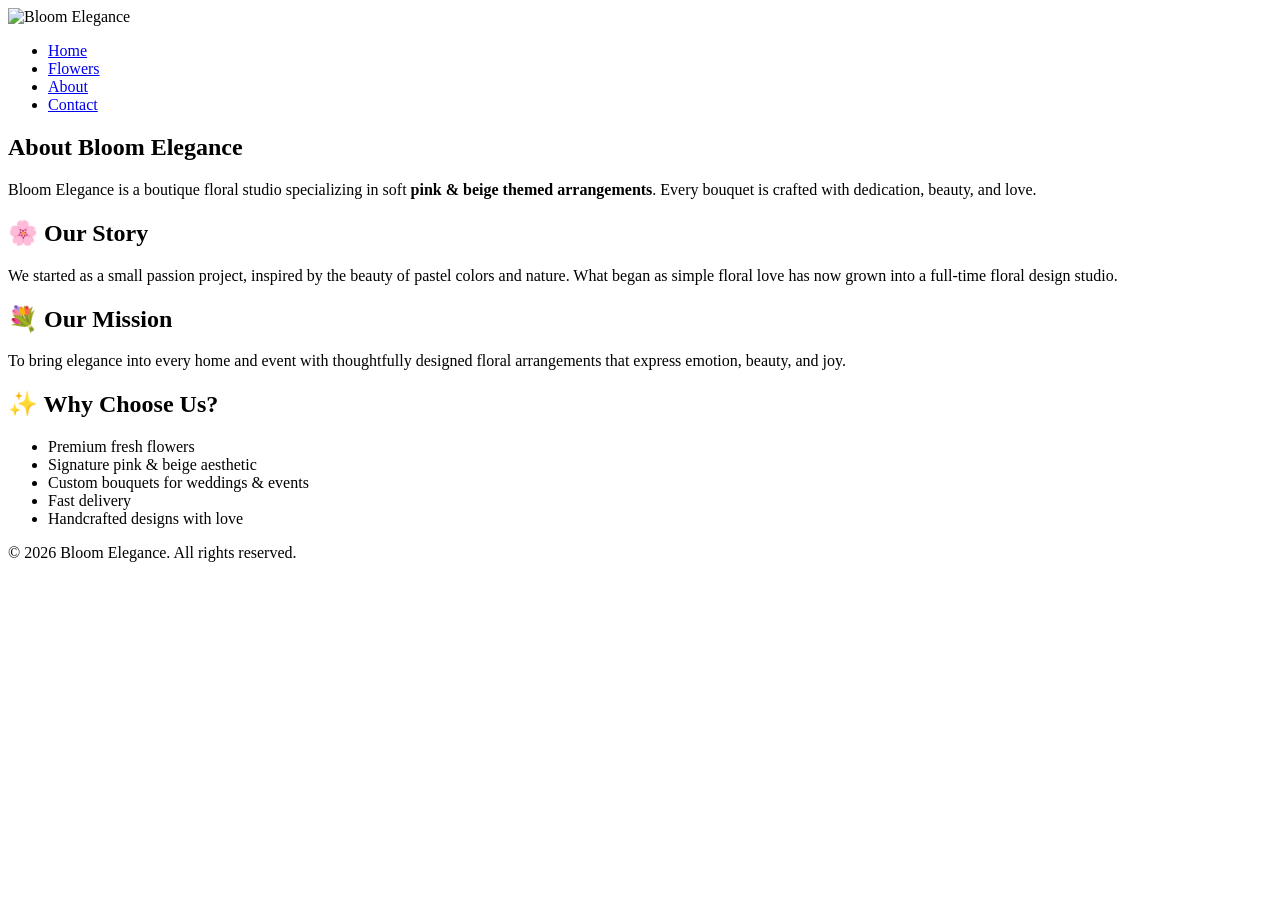
==== about.html @ e7e4a70f "Add files via upload" ====
<!DOCTYPE html>
<html lang="en">
<head>
    <meta charset="UTF-8">
    <meta name="viewport" content="width=device-width, initial-scale=1.0">
    <title>Bloom Elegance - About Us</title>
    <link rel="stylesheet" href="styles.css">
</head>
<body>

<!-- NAVBAR -->
<header>
    <nav class="navbar">
        <img src="images/logo.png" class="logo" alt="Bloom Elegance">
        <ul class="nav-links">
            <li><a href="index.html">Home</a></li>
            <li><a href="flowers.html">Flowers</a></li>
            <li><a href="about.html" class="active">About</a></li>
            <li><a href="contact.html">Contact</a></li>
        </ul>
    </nav>
</header>

<section class="about-page">
    <h1>About Bloom Elegance</h1>
    <p class="about-intro">
        Bloom Elegance is a boutique floral studio specializing in soft 
        <strong>pink & beige themed arrangements</strong>. Every bouquet is crafted 
        with dedication, beauty, and love.
    </p>

    <div class="about-container">
        <div class="about-box">
            <h2>🌸 Our Story</h2>
            <p>
                We started as a small passion project, inspired by the beauty
                of pastel colors and nature. What began as simple floral love
                has now grown into a full-time floral design studio.
            </p>
        </div>

        <div class="about-box">
            <h2>💐 Our Mission</h2>
            <p>
                To bring elegance into every home and event with thoughtfully
                designed floral arrangements that express emotion, beauty, and joy.
            </p>
        </div>

        <div class="about-box">
            <h2>✨ Why Choose Us?</h2>
            <ul>
                <li>Premium fresh flowers</li>
                <li>Signature pink & beige aesthetic</li>
                <li>Custom bouquets for weddings & events</li>
                <li>Fast delivery</li>
                <li>Handcrafted designs with love</li>
            </ul>
        </div>
    </div>
</section>

<footer>
    <p>© 2026 Bloom Elegance. All rights reserved.</p>
</footer>

</body>
</html>
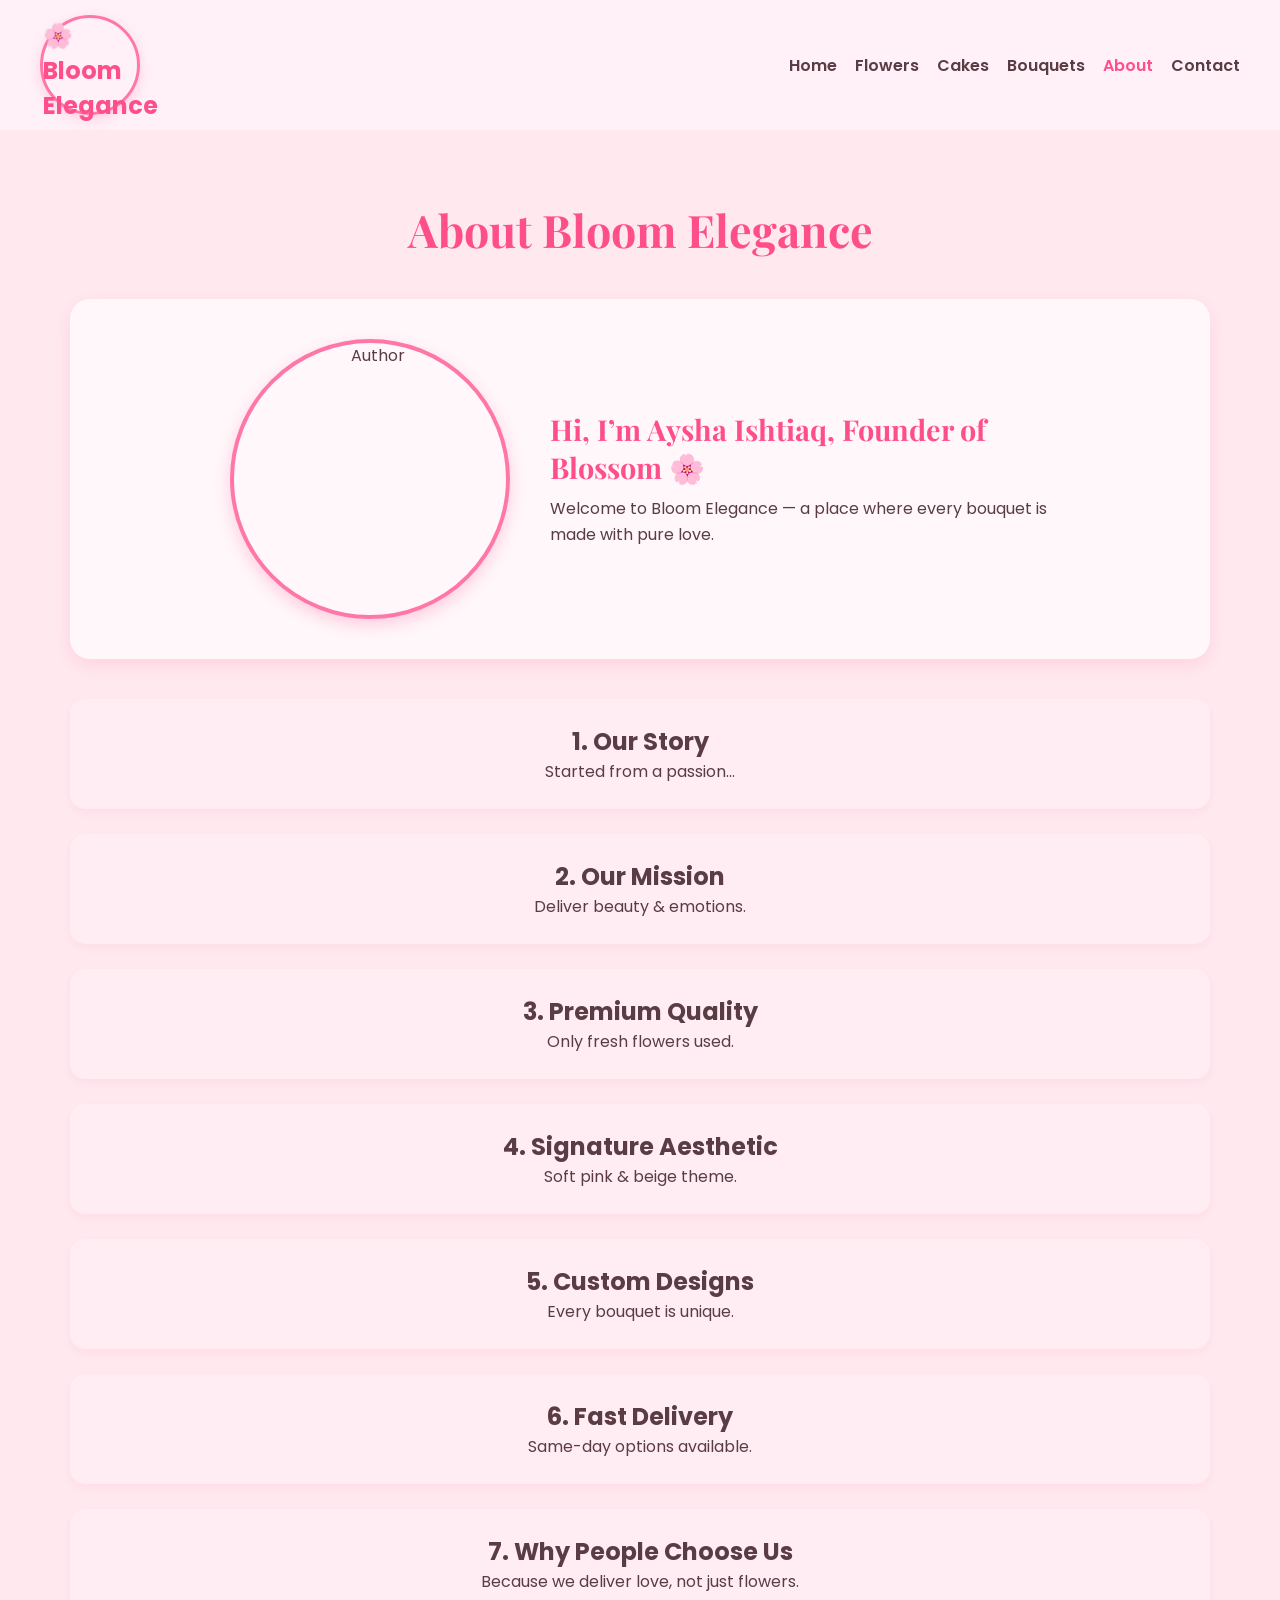
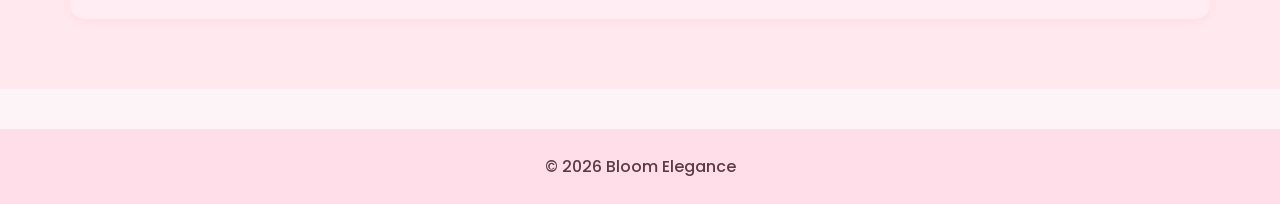
==== commit b711463d: "Revamp About Us page with new layout and text Updated the About Us page with new content and structu" ====
--- a/about.html
+++ b/about.html
@@ -3,66 +3,54 @@
 <head>
     <meta charset="UTF-8">
     <meta name="viewport" content="width=device-width, initial-scale=1.0">
-    <title>Bloom Elegance - About Us</title>
+    <title>About Us - Bloom Elegance</title>
     <link rel="stylesheet" href="styles.css">
 </head>
+
 <body>
 
-<!-- NAVBAR -->
 <header>
     <nav class="navbar">
-        <img src="images/logo.png" class="logo" alt="Bloom Elegance">
+        <div class="logo">🌸 Bloom Elegance</div>
         <ul class="nav-links">
             <li><a href="index.html">Home</a></li>
             <li><a href="flowers.html">Flowers</a></li>
-            <li><a href="about.html" class="active">About</a></li>
+            <li><a href="cakes.html">Cakes</a></li>
+            <li><a href="bouquets.html">Bouquets</a></li>
+            <li><a class="active" href="about.html">About</a></li>
             <li><a href="contact.html">Contact</a></li>
         </ul>
     </nav>
 </header>
 
 <section class="about-page">
+
     <h1>About Bloom Elegance</h1>
-    <p class="about-intro">
-        Bloom Elegance is a boutique floral studio specializing in soft 
-        <strong>pink & beige themed arrangements</strong>. Every bouquet is crafted 
-        with dedication, beauty, and love.
-    </p>
+
+    <div class="about-intro-box">
+        <img src="images/author.jpg" alt="Author">
+
+        <div class="about-text">
+            <h2>Hi, I’m Aysha Ishtiaq, Founder of Blossom 🌸</h2>
+            <p>Welcome to Bloom Elegance — a place where every bouquet is made with pure love.</p>
+        </div>
+    </div>
 
     <div class="about-container">
-        <div class="about-box">
-            <h2>🌸 Our Story</h2>
-            <p>
-                We started as a small passion project, inspired by the beauty
-                of pastel colors and nature. What began as simple floral love
-                has now grown into a full-time floral design studio.
-            </p>
-        </div>
 
-        <div class="about-box">
-            <h2>💐 Our Mission</h2>
-            <p>
-                To bring elegance into every home and event with thoughtfully
-                designed floral arrangements that express emotion, beauty, and joy.
-            </p>
-        </div>
+        <div class="about-box"><h2>1. Our Story</h2><p>Started from a passion...</p></div>
+        <div class="about-box"><h2>2. Our Mission</h2><p>Deliver beauty & emotions.</p></div>
+        <div class="about-box"><h2>3. Premium Quality</h2><p>Only fresh flowers used.</p></div>
+        <div class="about-box"><h2>4. Signature Aesthetic</h2><p>Soft pink & beige theme.</p></div>
+        <div class="about-box"><h2>5. Custom Designs</h2><p>Every bouquet is unique.</p></div>
+        <div class="about-box"><h2>6. Fast Delivery</h2><p>Same-day options available.</p></div>
+        <div class="about-box"><h2>7. Why People Choose Us</h2><p>Because we deliver love, not just flowers.</p></div>
 
-        <div class="about-box">
-            <h2>✨ Why Choose Us?</h2>
-            <ul>
-                <li>Premium fresh flowers</li>
-                <li>Signature pink & beige aesthetic</li>
-                <li>Custom bouquets for weddings & events</li>
-                <li>Fast delivery</li>
-                <li>Handcrafted designs with love</li>
-            </ul>
-        </div>
     </div>
+
 </section>
 
-<footer>
-    <p>© 2026 Bloom Elegance. All rights reserved.</p>
-</footer>
+<footer><p>© 2026 Bloom Elegance</p></footer>
 
 </body>
-</html>+</html>
--- a/styles.css
+++ b/styles.css
@@ -0,0 +1,432 @@
+/* =================================================
+   FONTS
+================================================= */
+@import url('https://fonts.googleapis.com/css2?family=Playfair+Display:wght@400;600;700&family=Poppins:wght@300;400;500;600&display=swap');
+
+/* =================================================
+   GLOBAL
+================================================= */
+* {
+    margin: 0;
+    padding: 0;
+    box-sizing: border-box;
+}
+
+body {
+    background: #fdf4f7;
+    font-family: "Poppins", sans-serif;
+    color: #5a3c45;
+}
+
+/* =================================================
+   NAVBAR
+================================================= */
+.navbar {
+    display: flex;
+    justify-content: space-between;
+    align-items: center;
+    padding: 15px 60px;
+    background: #ffdde9;
+    box-shadow: 0 4px 10px rgba(255, 119, 169, 0.2);
+}
+
+.logo {
+    width: 100px;
+    height: 100px;
+    object-fit: cover;
+    border-radius: 50%;
+    border: 3px solid #ff77a9;
+    box-shadow: 0 4px 12px rgba(255, 119, 169, 0.3);
+}
+
+.nav-links {
+    display: flex;
+    gap: 25px;
+}
+
+.nav-links a {
+    text-decoration: none;
+    color: #5a3c45;
+    font-weight: 600;
+    transition: 0.3s;
+}
+
+.nav-links a:hover,
+.nav-links .active {
+    color: #ff4f8b;
+}
+
+/* =================================================
+   HERO
+================================================= */
+.hero {
+    height: 90vh;
+    background: url("images/hero-flowers.jpg") no-repeat center/cover;
+    display: flex;
+    align-items: center;
+    padding-left: 70px;
+}
+
+.hero-text h1 {
+    font-family: "Playfair Display", serif;
+    font-size: 4rem;
+    color: #ff4f8b;
+}
+
+.hero-text p {
+    margin: 10px 0 25px;
+    font-size: 1.2rem;
+}
+
+.btn {
+    padding: 12px 30px;
+    background: #ff77a9;
+    color: white;
+    border-radius: 30px;
+    text-decoration: none;
+    font-weight: 600;
+    transition: 0.3s;
+}
+
+.btn:hover {
+    background: #ff4f8b;
+    transform: translateY(-3px);
+}
+
+/* =================================================
+   FLOWERS SECTION (3 PER ROW)
+================================================= */
+.flowers-section {
+    padding: 60px;
+    text-align: center;
+}
+
+.flowers-section h2 {
+    font-family: "Playfair Display", serif;
+    color: #ff4f8b;
+    font-size: 2.5rem;
+}
+
+.gallery {
+    display: grid;
+    grid-template-columns: repeat(3, 1fr); /* 3 PER ROW */
+    gap: 30px;
+    margin-top: 40px;
+}
+
+.card {
+    background: #fff1f7;
+    padding: 18px;
+    border-radius: 18px;
+    box-shadow: 0 5px 15px rgba(255, 119, 169, 0.15);
+    transition: 0.3s;
+    text-align: center;
+}
+
+.card img {
+    width: 100%;
+    height: 240px;
+    object-fit: cover;
+    border-radius: 12px;
+}
+
+.card h3 {
+    margin-top: 10px;
+    color: #ff4f8b;
+    font-family: "Playfair Display", serif;
+}
+
+.card p {
+    font-size: 0.95rem;
+    margin-top: 5px;
+}
+
+.card:hover {
+    transform: translateY(-6px);
+    box-shadow: 0 8px 20px rgba(255, 79, 139, 0.25);
+}
+
+/* =================================================
+   ABOUT PAGE
+================================================= */
+.about-page {
+    padding: 60px;
+    background: #ffe9ef;
+    text-align: center;
+}
+
+.about-page h1 {
+    font-family: "Playfair Display", serif;
+    color: #ff4f8b;
+    font-size: 2.8rem;
+}
+
+.about-intro {
+    margin: 15px auto;
+    max-width: 700px;
+}
+
+.about-container {
+    margin-top: 40px;
+    display: grid;
+    gap: 25px;
+}
+
+.about-box {
+    background: #ffedf3;
+    padding: 25px;
+    border-radius: 15px;
+    box-shadow: 0 4px 10px rgba(255, 119, 169, 0.1);
+}
+
+/* =================================================
+   CONTACT
+================================================= */
+.contact {
+    padding: 60px;
+    text-align: center;
+    background: #ffe9ef;
+}
+
+form input,
+form textarea {
+    width: 70%;
+    padding: 12px;
+    margin: 10px 0;
+    border-radius: 10px;
+    border: 2px solid #ffc3d7;
+}
+
+form textarea {
+    height: 140px;
+}
+
+button.btn {
+    cursor: pointer;
+}
+
+/* =================================================
+   FOOTER + SOCIAL LINKS
+================================================= */
+footer {
+    text-align: center;
+    padding: 25px;
+    background: #ffdde9;
+    margin-top: 40px;
+}
+
+footer p {
+    font-weight: 500;
+}
+
+/* SOCIAL LINKS */
+.social-links {
+    margin-top: 12px;
+    display: flex;
+    justify-content: center;
+    gap: 15px;
+    flex-wrap: wrap;
+}
+
+.social-links a {
+    text-decoration: none;
+    color: #ff4f8b;
+    font-weight: 600;
+    padding: 10px 18px;
+    border-radius: 25px;
+    background: #fff1f7;
+    box-shadow: 0 4px 10px rgba(255, 119, 169, 0.2);
+    transition: 0.3s ease;
+}
+
+.social-links a:hover {
+    background: #ff77a9;
+    color: white;
+    transform: translateY(-3px);
+}
+
+/* =================================================
+   RESPONSIVE
+================================================= */
+@media (max-width: 768px) {
+    .navbar {
+        flex-direction: column;
+        gap: 15px;
+    }
+
+    .hero-text h1 {
+        font-size: 2.5rem;
+    }
+
+    form input,
+    form textarea {
+        width: 90%;
+    }
+
+    .gallery {
+        grid-template-columns: repeat(1, 1fr);
+    }
+}
+/* ===========================
+   ABOUT PAGE NEW DESIGN
+=========================== */
+
+.about-page {
+    padding: 70px;
+    background: #ffe9ef;
+    text-align: center;
+}
+
+.about-page h1 {
+    font-family: "Playfair Display", serif;
+    color: #ff4f8b;
+    font-size: 2.8rem;
+    margin-bottom: 40px;
+}
+
+/* MAIN BOX */
+.about-intro-box {
+    display: flex;
+    align-items: center;
+    justify-content: center;
+    gap: 40px;
+    background: #fff7fa;
+    padding: 40px;
+    border-radius: 20px;
+    box-shadow: 0 6px 18px rgba(255, 119, 169, 0.2);
+}
+
+/* AUTHOR IMAGE */
+.about-intro-box img {
+    width: 280px;
+    height: 280px;
+    object-fit: cover;
+    border-radius: 50%;
+    border: 4px solid #ff77a9;
+    box-shadow: 0 6px 15px rgba(255, 79, 139, 0.25);
+}
+
+/* TEXT */
+.about-text {
+    max-width: 500px;
+    text-align: left;
+}
+
+.about-text h2 {
+    font-family: "Playfair Display", serif;
+    color: #ff4f8b;
+    font-size: 1.8rem;
+}
+
+.about-text p {
+    margin-top: 10px;
+    font-size: 1rem;
+    color: #5a3c45;
+    line-height: 1.6;
+}
+
+/* RESPONSIVE */
+@media (max-width: 768px) {
+    .about-intro-box {
+        flex-direction: column;
+        text-align: center;
+    }
+
+    .about-text {
+        text-align: center;
+    }
+
+    .about-intro-box img {
+        width: 200px;
+        height: 200px;
+    }
+}
+
+/* ==============================
+   TOP STATUS BAR
+============================== */
+
+.top-bar {
+    display: flex;
+    justify-content: space-between;
+    align-items: center;
+    padding: 8px 60px;
+    background: #ffdde9;
+    font-size: 0.9rem;
+}
+
+.shop-status {
+    font-weight: 600;
+    color: #2e7d32;
+}
+
+/* SOCIAL ICONS */
+.social-icons a {
+    text-decoration: none;
+    font-size: 1.2rem;
+    margin-left: 10px;
+}
+
+/* ==============================
+   MAIN NAVBAR
+============================== */
+
+.navbar {
+    display: flex;
+    justify-content: space-between;
+    align-items: center;
+    padding: 15px 40px;
+    background: #fff1f7;
+    box-shadow: 0 4px 10px rgba(255, 119, 169, 0.2);
+}
+
+/* LOGO */
+.logo {
+    font-size: 1.5rem;
+    font-weight: bold;
+    color: #ff4f8b;
+}
+
+/* LINKS */
+.nav-links {
+    display: flex;
+    gap: 18px;
+    list-style: none;
+}
+
+.nav-links a {
+    text-decoration: none;
+    color: #5a3c45;
+    font-weight: 600;
+    transition: 0.3s;
+}
+
+.nav-links a:hover {
+    color: #ff4f8b;
+}
+
+/* SEARCH BOX */
+.search-box {
+    padding: 8px 12px;
+    border-radius: 20px;
+    border: 1px solid #ffc3d7;
+    outline: none;
+}
+
+/* RIGHT SIDE ICONS */
+.nav-right {
+    display: flex;
+    align-items: center;
+    gap: 15px;
+}
+
+.icons span {
+    font-size: 1.4rem;
+    cursor: pointer;
+    margin-left: 8px;
+    transition: 0.3s;
+}
+
+.icons span:hover {
+    color: #ff4f8b;
+}
